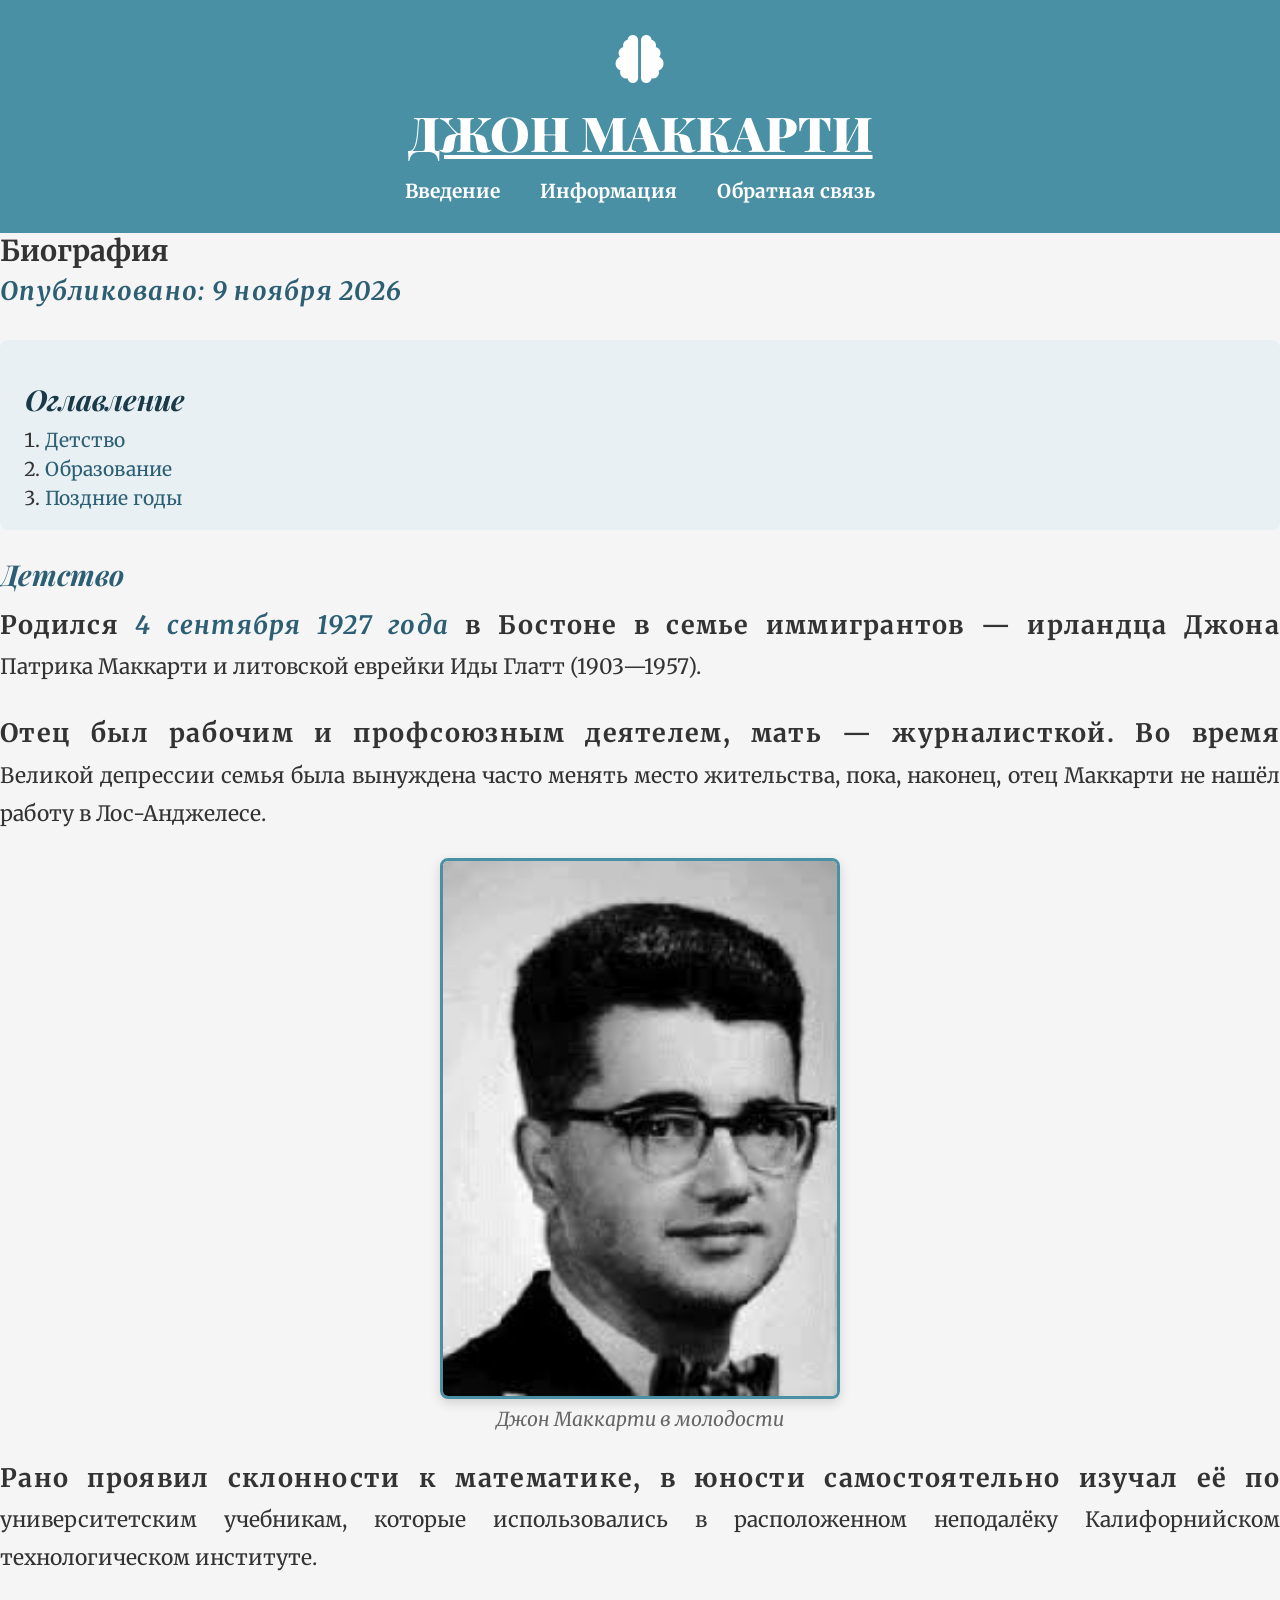
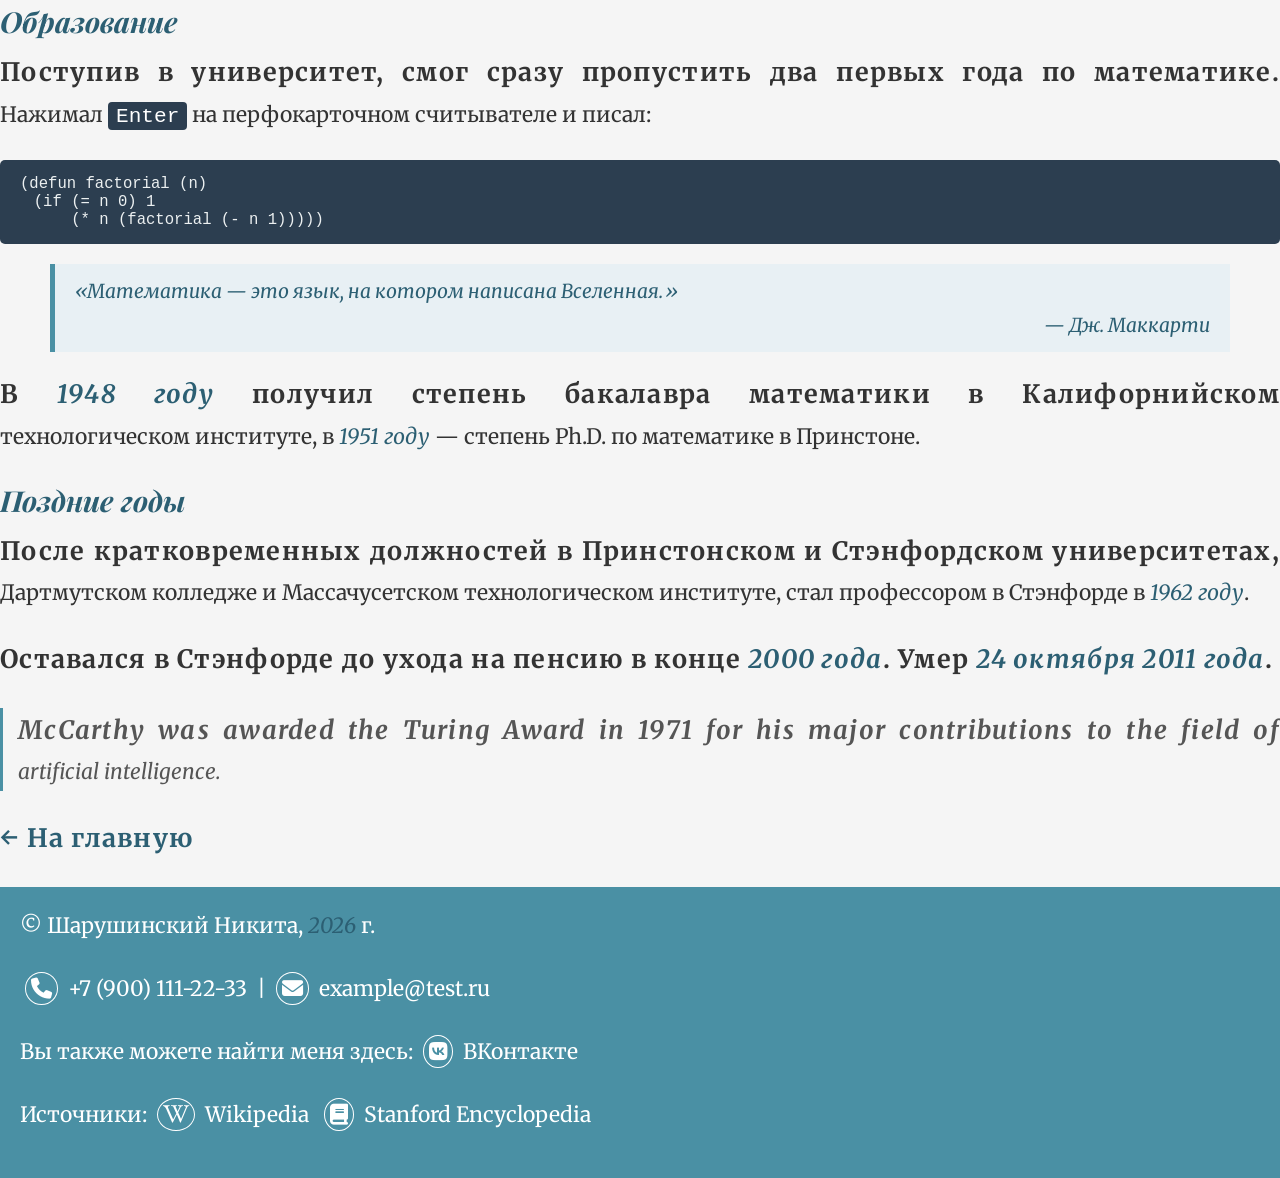
==== article1.html @ 730562a7 "John McCarthy website v1" ====
<!DOCTYPE html>
<html lang="ru">
<head>
    <meta charset="UTF-8">
    <title>Биография — Джон Маккарти</title>
    <meta name="keywords" content="Маккарти, биография, детство, образование, Stanford">
    <meta name="description" content="Биография Джона Маккарти: детство, образование и поздние годы жизни.">

    <meta property="og:title" content="Биография — Джон Маккарти">
    <meta property="og:site_name" content="Джон Маккарти">
    <meta property="og:url" content="https://sharushinskiy.ru/mccarthy/article1.html">
    <meta property="og:description" content="Биография Джона Маккарти.">
    <meta property="og:image" content="img/John_McCarthy_Stanford.jpg">

    <meta name="theme-color" content="#4a90a4">
    <meta name="msapplication-navbutton-color" content="#4a90a4">
    <meta name="apple-mobile-web-app-capable" content="yes">
    <meta name="apple-mobile-web-app-status-bar-style" content="black-translucent">
    <meta name="viewport" content="width=device-width, initial-scale=1.0">

    <link rel="icon" type="image/ico" sizes="32x32" href="icons/favicon.ico">
    <link rel="icon" type="image/ico" sizes="16x16" href="icons/favicon.ico">
    <link rel="shortcut icon" href="icons/favicon.ico">

    <link rel="preconnect" href="https://fonts.googleapis.com">
    <link rel="preconnect" href="https://fonts.gstatic.com" crossorigin>
    <link rel="stylesheet" href="https://fonts.googleapis.com/css2?family=Merriweather:wght@400;700&family=Playfair+Display:wght@700;900&display=swap">
    <link rel="stylesheet" href="https://cdnjs.cloudflare.com/ajax/libs/font-awesome/6.5.1/css/all.min.css">
    <link rel="stylesheet" href="css/style.css">
</head>
<body>

<header>
    <div class="header__logo">
        <i class="fa-solid fa-brain"></i>
    </div>
    <h1>Джон Маккарти</h1>
    <nav>
        <ul>
            <li><a href="index.html#about">Введение</a></li>
            <li><a href="index.html#info">Информация</a></li>
            <li><a href="index.html#contact">Обратная связь</a></li>
        </ul>
    </nav>
</header>

<main>
    <article>
        <h2>Биография</h2>
        <p><time datetime="2026-11-09">Опубликовано: 9 ноября 2026</time></p>

        <nav class="toc">
            <h3>Оглавление</h3>
            <ol>
                <li><a href="#p1">Детство</a></li>
                <li><a href="#p2">Образование</a></li>
                <li><a href="#p3">Поздние годы</a></li>
            </ol>
        </nav>

        <h3 id="p1">Детство</h3>
        <p>Родился <time datetime="1927-09-04">4 сентября 1927 года</time> в Бостоне в семье иммигрантов — ирландца Джона Патрика Маккарти и литовской еврейки Иды Глатт (1903—1957).</p>

        <p>Отец был рабочим и профсоюзным деятелем, мать — журналисткой. Во время Великой депрессии семья была вынуждена часто менять место жительства, пока, наконец, отец Маккарти не нашёл работу в Лос-Анджелесе.</p>

        <figure class="article__img">
            <img src="img/John_McCarthy_yng.jpg" alt="Молодой Джон Маккарти">
            <figcaption>Джон Маккарти в молодости</figcaption>
        </figure>

        <p>Рано проявил склонности к математике, в юности самостоятельно изучал её по университетским учебникам, которые использовались в расположенном неподалёку Калифорнийском технологическом институте.</p>

        <h3 id="p2">Образование</h3>
        <p>Поступив в университет, смог сразу пропустить два первых года по математике. Нажимал <kbd>Enter</kbd> на перфокарточном считывателе и писал:</p>

        <pre><code>(defun factorial (n)
  (if (= n 0) 1
      (* n (factorial (- n 1)))))</code></pre>

        <blockquote>
            <q>Математика — это язык, на котором написана Вселенная.</q>
            <cite>— Дж. Маккарти</cite>
        </blockquote>

        <p>В <time datetime="1948">1948 году</time> получил степень бакалавра математики в Калифорнийском технологическом институте, в <time datetime="1951">1951 году</time> — степень Ph.D. по математике в Принстоне.</p>

        <h3 id="p3">Поздние годы</h3>
        <p>После кратковременных должностей в Принстонском и Стэнфордском университетах, Дартмутском колледже и Массачусетском технологическом институте, стал профессором в Стэнфорде в <time datetime="1962">1962 году</time>.</p>

        <p>Оставался в Стэнфорде до ухода на пенсию в конце <time datetime="2000">2000 года</time>. Умер <time datetime="2011-10-24">24 октября 2011 года</time>.</p>

        <p lang="en">McCarthy was awarded the Turing Award in 1971 for his major contributions to the field of artificial intelligence.</p>

        <p><a href="index.html">← На главную</a></p>
    </article>
</main>

<footer>
    <p>&copy; Шарушинский Никита, <time datetime="2026">2026</time> г.</p>
    <p>
        <a href="tel:+79001112233"><i class="fa-solid fa-phone"></i> +7 (900) 111-22-33</a> |
        <a href="mailto:example@test.ru"><i class="fa-solid fa-envelope"></i> example@test.ru</a>
    </p>
    <p>
        Вы также можете найти меня здесь:
        <a href="https://vk.com" target="_blank" rel="noopener"><i class="fa-brands fa-vk"></i> ВКонтакте</a>
    </p>
    <p class="footer__sources">
        Источники:
        <a href="https://ru.wikipedia.org/wiki/Маккарти,_Джон" target="_blank" rel="noopener"><i class="fa-brands fa-wikipedia-w"></i> Wikipedia</a>
        <a href="https://plato.stanford.edu/entries/mccarthy/" target="_blank" rel="noopener"><i class="fa-solid fa-book"></i> Stanford Encyclopedia</a>
    </p>
</footer>

</body>
</html>
---- css/style.css ----
/* сброс и базовые стили */
* {
    margin: 0;
    padding: 0;
    box-sizing: border-box;
}

html {
    font-size: 1.2em;
    font-family: "Merriweather", Georgia, "Times New Roman", serif;
}

body {
    color: #333;
    background-color: #f5f5f5;
}

/* шапка */
header {
    background-color: #4a90a4;
    color: white;
    text-align: center;
    padding: 30px 20px;
}

.header__logo {
    font-size: 2.5rem;
    margin-bottom: 10px;
}

header h1 {
    font-family: "Playfair Display", serif;
    font-size: 2.5rem;
    font-weight: 900;
    text-transform: uppercase;
    text-decoration: underline;
    margin-bottom: 15px;
}

header nav ul {
    list-style: none;
    display: flex;
    gap: 20px;
    justify-content: center;
}

header nav ul li a {
    color: white;
    text-decoration: none;
    font-weight: bold;
    padding: 5px 10px;
}

header nav ul li a:hover,
header nav ul li a:focus {
    background-color: #2c5f73;
    border-radius: 4px;
    outline: none;
}

/* подвал */
footer {
    background-color: #4a90a4;
    color: white;
    padding: 20px;
    text-align: center;
}

footer a {
    color: white;
    text-decoration: none;
    margin: 0 5px;
}

footer a:hover,
footer a:focus {
    text-decoration: underline;
}

/* иконки в футере — селектор потомков */
.footer__sources a i,
footer p a i {
    border: 1px solid white;
    border-radius: 50%;
    padding: 5px;
    margin-right: 5px;
}

/* секции */
.about {
    background-color: #e8f0f4;
    padding: 30px 20px;
    text-align: center;
}

.articles {
    background-color: #fff4e0;
    padding: 30px 20px;
}

.contact {
    background-color: #f0f0f0;
    padding: 30px 20px;
}

/* селекторы потомков для раздела "Введение" */
.about p,
.about h2,
.about blockquote {
    color: #2c3e50;
    background-color: rgba(255, 255, 255, 0.5);
    padding: 10px;
    border-radius: 5px;
}

.about h2 {
    font-family: "Playfair Display", serif;
    font-size: 2rem;
    color: #1a3a4a;
    text-align: center;
    text-transform: uppercase;
    text-decoration: underline;
    font-weight: 900;
}

.articles h2 {
    font-family: "Playfair Display", serif;
    font-size: 2rem;
    color: #8b5a2b;
    text-align: center;
    text-transform: uppercase;
    text-decoration: underline;
    font-weight: 900;
}

.contact h2 {
    font-family: "Playfair Display", serif;
    font-size: 2rem;
    color: #2c3e50;
    text-align: center;
    text-transform: uppercase;
    text-decoration: underline;
    font-weight: 900;
}

/* фото в секции "Введение" */
.about__photo img {
    max-width: 300px;
    border: 3px solid #4a90a4;
    border-radius: 10px;
    box-shadow: 0 4px 10px rgba(0, 0, 0, 0.2);
    margin: 20px auto;
}

.about__photo figcaption {
    font-style: italic;
    color: #555;
    margin-top: 10px;
}

/* параграфы */
p {
    font-size: 1.1rem;
    line-height: 1.8;
    margin-bottom: 1.3rem;
    text-align: justify;
}

/* разряженный текст первых строк параграфов в статьях */
article p::first-line {
    letter-spacing: 0.05em;
    font-size: 1.2em;
    font-weight: bold;
}

/* параграфы на английском — псевдокласс :lang */
p:lang(en) {
    font-style: italic;
    color: #555;
    border-left: 3px solid #4a90a4;
    padding-left: 15px;
}

/* Ссылки */
a {
    color: #2c5f73;
    text-decoration: none;
}

a:hover,
a:focus {
    text-decoration: underline;
    color: #1a3a4a;
    outline: none;
}

/* ссылки раздела "Информация" */
.articles__list li a {
    display: block;
    padding: 10px;
    margin: 5px 0;
    background-color: white;
    border-left: 4px solid #8b5a2b;
    transition: background-color 0.2s;
}

.articles__list li a:hover,
.articles__list li a:focus {
    background-color: #ffe8b0;
    text-decoration: none;
    outline: none;
}

/* чересстрочное оформление списка "Информация" */
.articles__list li:nth-child(odd) {
    background-color: #fff8ec;
}

.articles__list li:nth-child(even) {
    background-color: #fff0d6;
}

.articles__list {
    list-style: none;
    max-width: 600px;
    margin: 0 auto;
}

/* псевдоэлемент "Важно!" у пункта "Список терминов" */
.articles__list li:last-child::after {
    content: "Важно!";
    display: inline-block;
    margin-left: 10px;
    padding: 2px 8px;
    background-color: #d9534f;
    color: white;
    border: 1px solid #a94442;
    border-radius: 3px;
    font-size: 0.8em;
    font-weight: bold;
}

/* изображения в статьях */
.article__img {
    margin: 20px auto;
    max-width: 400px;
}

.article__img img {
    display: block;
    width: 100%;
    border: 3px solid #4a90a4;
    border-radius: 8px;
    box-shadow: 0 4px 12px rgba(0, 0, 0, 0.15);
}

.article__img figcaption {
    text-align: center;
    font-style: italic;
    color: #666;
    margin-top: 8px;
}

/* соседний селектор: отступ сверху у параграфа после картинки */
.article__img + p {
    margin-top: 25px;
}

/* оглавление */
.toc {
    background-color: #e8f0f4;
    padding: 15px 25px;
    border-radius: 8px;
    margin: 20px 0;
}

.toc h3 {
    font-family: "Playfair Display", serif;
    color: #1a3a4a;
    margin-bottom: 10px;
}

.toc ol {
    margin-left: 20px;
}

.toc ol li {
    margin: 5px 0;
}

/* заголовки */
h3 {
    font-family: "Playfair Display", serif;
    font-size: 1.5rem;
    color: #2c5f73;
    font-weight: 700;
    font-style: italic;
    margin-top: 25px;
    margin-bottom: 10px;
}

/* цитаты */
blockquote {
    background-color: #e8f0f4;
    border-left: 5px solid #4a90a4;
    padding: 15px 20px;
    margin: 20px 50px;
    font-style: italic;
}

cite {
    display: block;
    text-align: right;
    font-style: italic;
    color: #2c5f73;
    margin-top: 10px;
}

q {
    font-style: italic;
    color: #2c5f73;
}

/* списки определений */
dl {
    font-size: 1.1rem;
    line-height: 1.8;
    margin: 20px 0;
}

dt {
    font-weight: bold;
    color: #2c5f73;
    margin-top: 15px;
    font-family: "Playfair Display", serif;
}

dd {
    margin-left: 30px;
    margin-bottom: 10px;
}

/* код */
code {
    background-color: #f0f0f0;
    padding: 2px 5px;
    font-family: monospace;
    color: #c0392b;
    border-radius: 3px;
}

pre {
    background-color: #2c3e50;
    color: #ecf0f1;
    padding: 15px;
    border-radius: 5px;
    overflow-x: auto;
    margin: 15px 0;
}

pre code {
    background-color: transparent;
    color: #ecf0f1;
}

kbd {
    background-color: #2c3e50;
    color: white;
    padding: 2px 8px;
    border-radius: 4px;
    font-family: monospace;
}

/* время, strong, em, del, ins */
time {
    color: #2c5f73;
    font-style: italic;
}

strong {
    color: #c0392b;
    font-weight: bold;
}

em {
    color: #27ae60;
    font-style: italic;
}

del {
    color: #c0392b;
    text-decoration: line-through;
}

ins {
    color: #27ae60;
    text-decoration: underline;
}

/* таблица */
table {
    width: 100%;
    border-collapse: collapse;
    margin: 20px 0;
    background-color: white;
}

caption {
    font-family: "Playfair Display", serif;
    font-weight: bold;
    font-size: 1.2rem;
    margin-bottom: 10px;
    color: #2c5f73;
}

th, td {
    border: 1px solid #4a90a4;
    padding: 10px;
    text-align: left;
}

th {
    background-color: #4a90a4;
    color: white;
    font-weight: bold;
}

/* чересстрочное оформление строк */
tbody tr:nth-child(odd) {
    background-color: #e8f0f4;
}

tbody tr:nth-child(even) {
    background-color: #ffffff;
}

/* первый столбец */
td:first-child,
th:first-child {
    font-weight: bold;
    background-color: #d4e4eb;
    text-align: center;
}

/* последняя строка */
tbody tr:last-child {
    background-color: #c9dde6;
    font-weight: bold;
}

/* форма обратной связи */
#contact-form {
    max-width: 600px;
    margin: 0 auto;
    background-color: white;
    padding: 25px;
    border-radius: 8px;
    box-shadow: 0 2px 8px rgba(0, 0, 0, 0.1);
}

.form__item {
    margin-bottom: 15px;
}

.form__item label {
    font-weight: bold;
    color: #2c3e50;
}

#contact-form input[type="text"],
#contact-form input[type="email"],
#contact-form input[type="tel"],
#contact-form input[type="date"],
#contact-form select,
#contact-form textarea {
    width: 100%;
    padding: 10px;
    border: 1px solid #ccc;
    border-radius: 4px;
    font-size: 1rem;
    font-family: inherit;
    margin-top: 5px;
}

#contact-form input[type="text"]:focus,
#contact-form input[type="email"]:focus,
#contact-form input[type="tel"]:focus,
#contact-form input[type="date"]:focus,
#contact-form select:focus,
#contact-form textarea:focus {
    border-color: #4a90a4;
    outline: none;
    box-shadow: 0 0 5px rgba(74, 144, 164, 0.5);
}

#contact-form textarea {
    resize: vertical;
}

.form__item--checkbox label {
    display: flex;
    align-items: center;
    gap: 8px;
    font-weight: normal;
}

#contact-form input[type="submit"] {
    background-color: #4a90a4;
    color: white;
    border: none;
    padding: 12px 30px;
    font-size: 1.1rem;
    font-weight: bold;
    border-radius: 4px;
    cursor: pointer;
    text-transform: uppercase;
    transition: background-color 0.2s;
}

#contact-form input[type="submit"]:hover {
    background-color: #2c5f73;
}

/* адаптивность */
@media (max-width: 600px) {
    header nav ul {
        flex-direction: column;
        gap: 10px;
    }

    blockquote {
        margin: 20px 10px;
    }
}
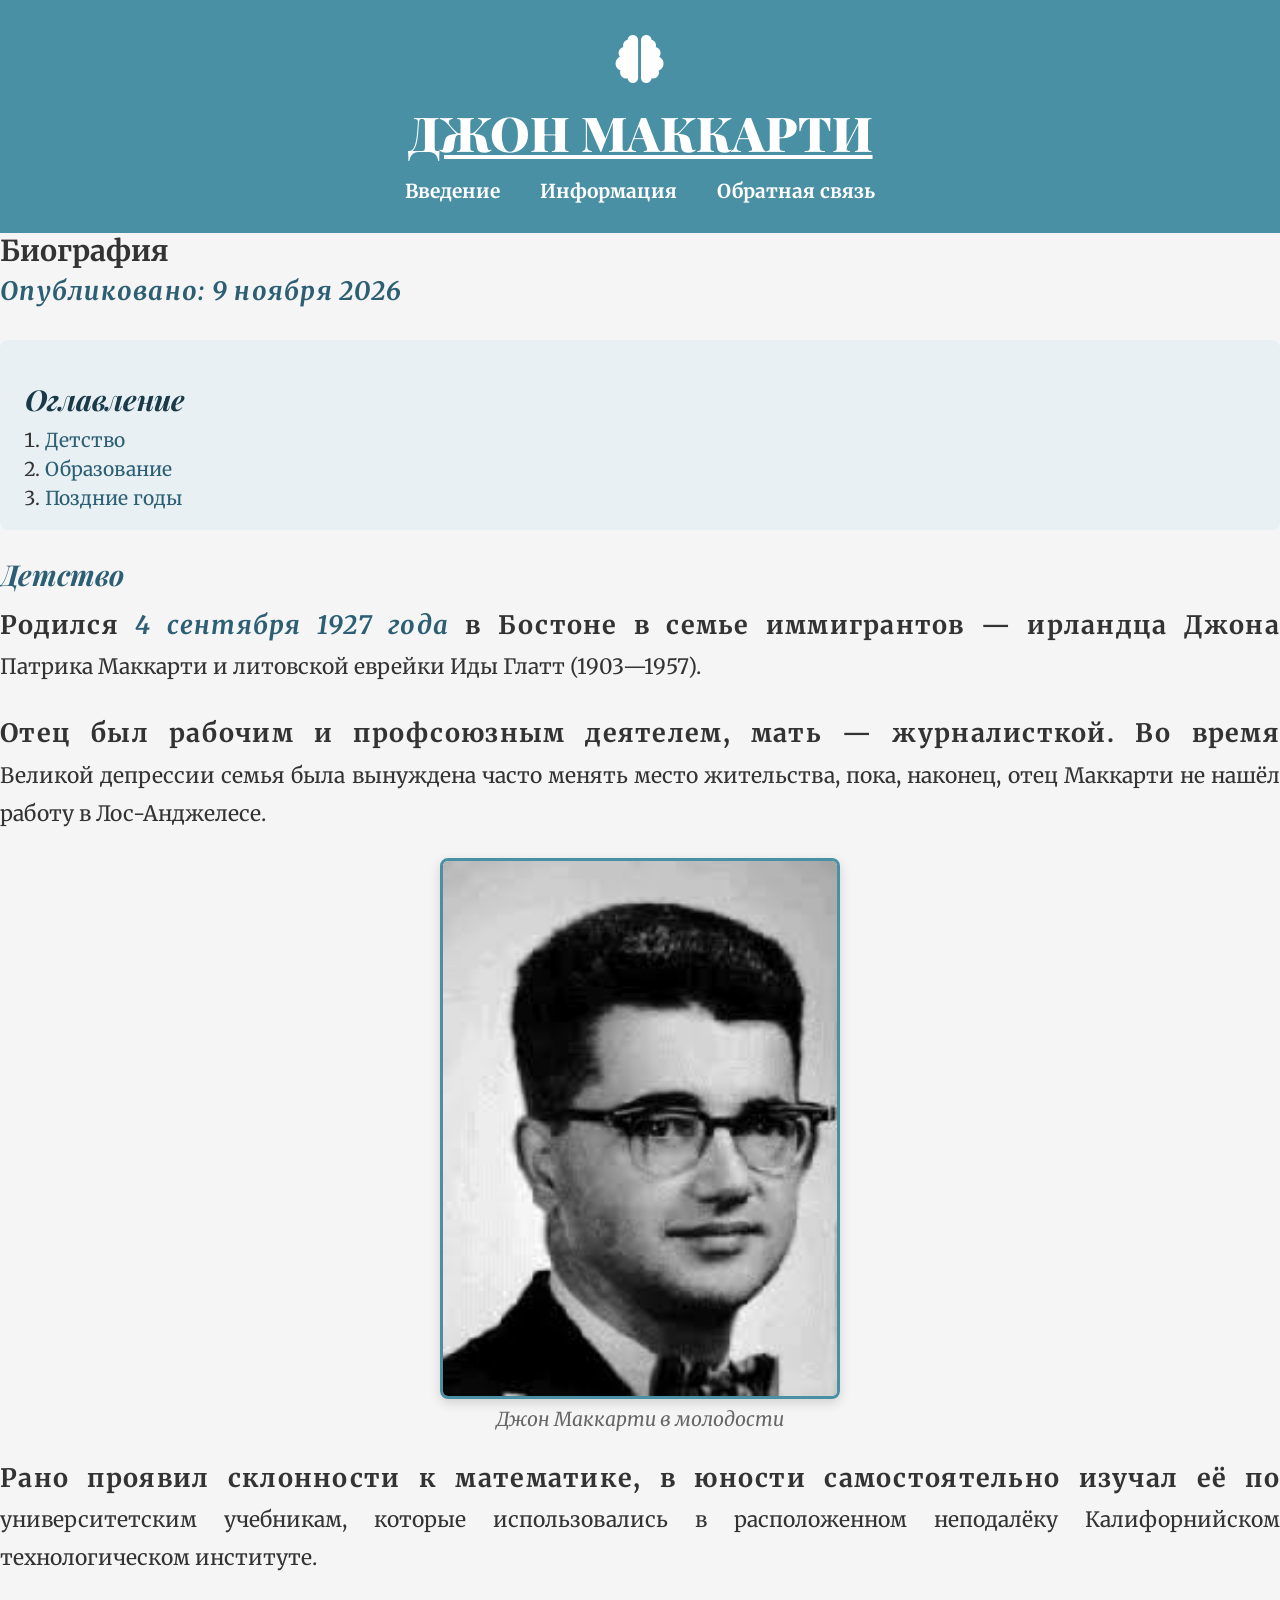
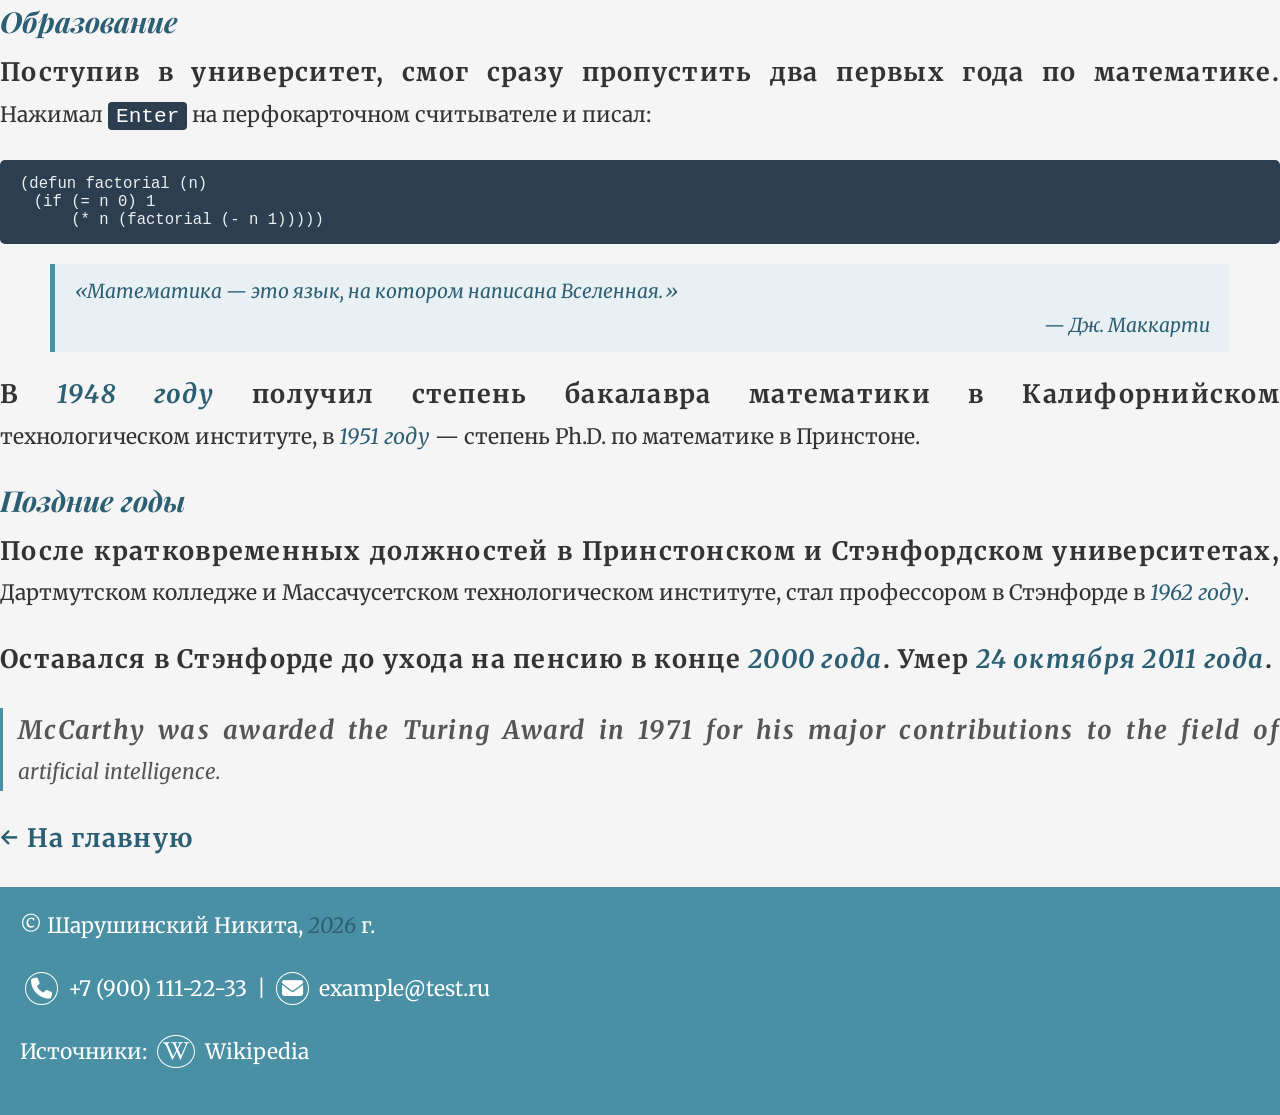
==== commit 23e27cd7: "code_clearing" ====
--- a/article1.html
+++ b/article1.html
@@ -31,7 +31,7 @@
 <body>
 
 <header>
-    <div class="header__logo">
+    <div class="header_logo">
         <i class="fa-solid fa-brain"></i>
     </div>
     <h1>Джон Маккарти</h1>
@@ -63,7 +63,7 @@
 
         <p>Отец был рабочим и профсоюзным деятелем, мать — журналисткой. Во время Великой депрессии семья была вынуждена часто менять место жительства, пока, наконец, отец Маккарти не нашёл работу в Лос-Анджелесе.</p>
 
-        <figure class="article__img">
+        <figure class="article_img">
             <img src="img/John_McCarthy_yng.jpg" alt="Молодой Джон Маккарти">
             <figcaption>Джон Маккарти в молодости</figcaption>
         </figure>
@@ -101,14 +101,9 @@
         <a href="tel:+79001112233"><i class="fa-solid fa-phone"></i> +7 (900) 111-22-33</a> |
         <a href="mailto:example@test.ru"><i class="fa-solid fa-envelope"></i> example@test.ru</a>
     </p>
-    <p>
-        Вы также можете найти меня здесь:
-        <a href="https://vk.com" target="_blank" rel="noopener"><i class="fa-brands fa-vk"></i> ВКонтакте</a>
-    </p>
-    <p class="footer__sources">
+    <p class="footer_sources">
         Источники:
         <a href="https://ru.wikipedia.org/wiki/Маккарти,_Джон" target="_blank" rel="noopener"><i class="fa-brands fa-wikipedia-w"></i> Wikipedia</a>
-        <a href="https://plato.stanford.edu/entries/mccarthy/" target="_blank" rel="noopener"><i class="fa-solid fa-book"></i> Stanford Encyclopedia</a>
     </p>
 </footer>
 
--- a/css/style.css
+++ b/css/style.css
@@ -23,7 +23,7 @@
     padding: 30px 20px;
 }
 
-.header__logo {
+.header_logo {
     font-size: 2.5rem;
     margin-bottom: 10px;
 }
@@ -78,7 +78,7 @@
 }
 
 /* иконки в футере — селектор потомков */
-.footer__sources a i,
+.footer_sources a i,
 footer p a i {
     border: 1px solid white;
     border-radius: 50%;
@@ -144,7 +144,7 @@
 }
 
 /* фото в секции "Введение" */
-.about__photo img {
+.about_photo img {
     max-width: 300px;
     border: 3px solid #4a90a4;
     border-radius: 10px;
@@ -152,7 +152,7 @@
     margin: 20px auto;
 }
 
-.about__photo figcaption {
+.about_photo figcaption {
     font-style: italic;
     color: #555;
     margin-top: 10px;
@@ -195,7 +195,7 @@
 }
 
 /* ссылки раздела "Информация" */
-.articles__list li a {
+.articles_list li a {
     display: block;
     padding: 10px;
     margin: 5px 0;
@@ -204,30 +204,30 @@
     transition: background-color 0.2s;
 }
 
-.articles__list li a:hover,
-.articles__list li a:focus {
+.articles_list li a:hover,
+.articles_list li a:focus {
     background-color: #ffe8b0;
     text-decoration: none;
     outline: none;
 }
 
 /* чересстрочное оформление списка "Информация" */
-.articles__list li:nth-child(odd) {
+.articles_list li:nth-child(odd) {
     background-color: #fff8ec;
 }
 
-.articles__list li:nth-child(even) {
+.articles_list li:nth-child(even) {
     background-color: #fff0d6;
 }
 
-.articles__list {
+.articles_list {
     list-style: none;
     max-width: 600px;
     margin: 0 auto;
 }
 
 /* псевдоэлемент "Важно!" у пункта "Список терминов" */
-.articles__list li:last-child::after {
+.articles_list li:last-child::after {
     content: "Важно!";
     display: inline-block;
     margin-left: 10px;
@@ -241,12 +241,12 @@
 }
 
 /* изображения в статьях */
-.article__img {
+.article_img {
     margin: 20px auto;
     max-width: 400px;
 }
 
-.article__img img {
+.article_img img {
     display: block;
     width: 100%;
     border: 3px solid #4a90a4;
@@ -254,7 +254,7 @@
     box-shadow: 0 4px 12px rgba(0, 0, 0, 0.15);
 }
 
-.article__img figcaption {
+.article_img figcaption {
     text-align: center;
     font-style: italic;
     color: #666;
@@ -262,7 +262,7 @@
 }
 
 /* соседний селектор: отступ сверху у параграфа после картинки */
-.article__img + p {
+.article_img + p {
     margin-top: 25px;
 }
 
@@ -458,11 +458,11 @@
     box-shadow: 0 2px 8px rgba(0, 0, 0, 0.1);
 }
 
-.form__item {
+.form_item {
     margin-bottom: 15px;
 }
 
-.form__item label {
+.form_item label {
     font-weight: bold;
     color: #2c3e50;
 }
@@ -497,7 +497,7 @@
     resize: vertical;
 }
 
-.form__item--checkbox label {
+.form_item--checkbox label {
     display: flex;
     align-items: center;
     gap: 8px;
